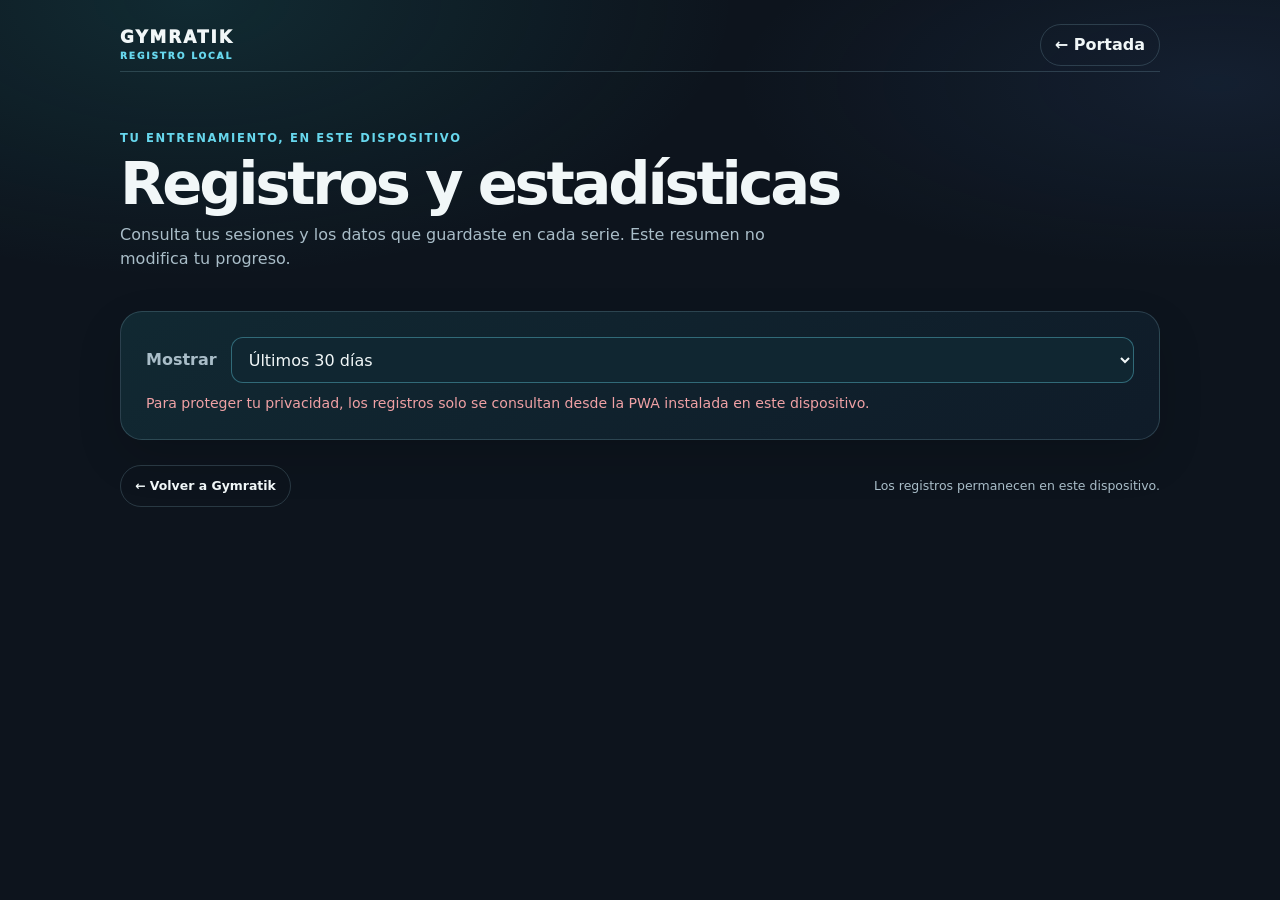
==== records.html @ 36aa7d52 "feat(pwa): add workout records and progress dashboard" ====
<!doctype html>
<html lang="es">
<head>
  <meta charset="utf-8">
  <meta name="viewport" content="width=device-width, initial-scale=1">
  <meta name="theme-color" content="#10161f">
  <meta name="application-name" content="Gymratik">
  <meta name="description" content="Consulta el historial local de sesiones, series, repeticiones y cargas registradas en Gymratik.">
  <link rel="manifest" href="./manifest.webmanifest">
  <link rel="icon" href="./assets/branding/gymratik-mascots-mark-v2.png" type="image/png">
  <link rel="stylesheet" href="./records.css">
  <script src="./install-gate.js"></script>
  <script src="./progress-store.js"></script>
  <title>Registros y estadísticas · Gymratik</title>
</head>
<body>
  <main class="records-shell">
    <header class="records-header">
      <a class="records-brand" href="./" aria-label="Gymratik, volver a portada">GYMRATIK <span>REGISTRO LOCAL</span></a>
      <a class="back-link" href="./">← Portada</a>
    </header>
    <section class="intro" aria-labelledby="pageTitle">
      <p class="eyebrow">Tu entrenamiento, en este dispositivo</p>
      <h1 id="pageTitle">Registros y estadísticas</h1>
      <p>Consulta tus sesiones y los datos que guardaste en cada serie. Este resumen no modifica tu progreso.</p>
    </section>
    <section class="records-panel" aria-label="Periodo del historial">
      <label for="periodFilter">Mostrar</label>
      <select id="periodFilter">
        <option value="7">Últimos 7 días</option>
        <option value="30" selected>Últimos 30 días</option>
        <option value="all">Todo el historial disponible (hasta 50 sesiones)</option>
      </select>
      <p id="dataStatus" class="status" role="status" aria-live="polite">Cargando tus registros guardados…</p>
    </section>
    <section id="recordsContent" hidden>
      <section class="stats-grid" aria-label="Resumen del periodo">
        <article class="stat-card"><span>Sesiones con actividad</span><strong id="statSessions">0</strong></article>
        <article class="stat-card"><span>Series completadas</span><strong id="statSets">0</strong></article>
        <article class="stat-card"><span>Repeticiones registradas</span><strong id="statReps">0</strong></article>
        <article class="stat-card"><span>Días con entrenamiento</span><strong id="statDays">0</strong></article>
      </section>
      <section class="records-panel" aria-labelledby="trendTitle">
        <div class="section-heading"><div><p class="eyebrow">Frecuencia</p><h2 id="trendTitle">Series por semana</h2></div><p>Últimas seis semanas</p></div>
        <div id="weeklyChart" class="weekly-chart" role="img" aria-label="Gráfica de series completadas por semana"></div>
      </section>
      <section class="records-panel" aria-labelledby="exerciseTitle">
        <div class="section-heading"><div><p class="eyebrow">Progresión observada</p><h2 id="exerciseTitle">Cargas guardadas por ejercicio</h2></div></div>
        <p class="section-note">Se muestra el mayor valor registrado para cada ejercicio, conservando la unidad anotada. Las máquinas y los ejercicios distintos no son comparables entre sí.</p>
        <div id="exerciseLoads" class="exercise-list"></div>
      </section>
      <section class="records-panel" aria-labelledby="routineTitle">
        <div class="section-heading"><div><p class="eyebrow">Distribución</p><h2 id="routineTitle">Actividad por rutina</h2></div></div>
        <div id="routineBreakdown" class="routine-list"></div>
      </section>
      <section class="records-panel" aria-labelledby="historyTitle">
        <div class="section-heading"><div><p class="eyebrow">Detalle</p><h2 id="historyTitle">Historial de sesiones</h2></div><span id="historyCount" class="count-pill">0</span></div>
        <div id="sessionHistory" class="session-list"></div>
      </section>
    </section>
    <footer class="records-footer"><a class="back-link" href="./">← Volver a Gymratik</a><span>Los registros permanecen en este dispositivo.</span></footer>
  </main>
  <script src="./records.js" defer></script>
</body>
</html>
---- records.css ----
:root { color-scheme:dark; --bg:#0d141d; --panel:#12232d; --panel2:#172c38; --text:#f1f7f8; --muted:#a9bdc8; --line:rgba(157,204,218,.2); --cyan:#67d7ed; --mint:#62e2c5; --gold:#f2c36b; --red:#f0a1a5; --focus:#b9e8ff; }
* { box-sizing:border-box; }
html { min-width:320px; background:var(--bg); }
body { min-width:320px; margin:0; color:var(--text); background:radial-gradient(ellipse at 15% 0%,rgba(41,179,178,.14),transparent 34rem),radial-gradient(ellipse at 95% 15%,rgba(67,111,185,.12),transparent 30rem),var(--bg); font:16px/1.5 system-ui,-apple-system,"Segoe UI",sans-serif; }
a { color:inherit; }
button,select { font:inherit; }
:focus-visible { outline:3px solid var(--focus); outline-offset:4px; }
[hidden] { display:none!important; }
.records-shell { width:min(100% - 32px,1040px); margin:0 auto; padding:18px 0 48px; }
.records-header { display:flex; align-items:center; justify-content:space-between; gap:16px; min-height:54px; border-bottom:1px solid var(--line); }
.records-brand { color:var(--text); font-size:1.05rem; font-weight:950; letter-spacing:.12em; text-decoration:none; }
.records-brand span { display:block; color:var(--cyan); font-size:.57rem; letter-spacing:.2em; }
.back-link { display:inline-flex; align-items:center; justify-content:center; min-height:42px; padding:8px 14px; border:1px solid var(--line); border-radius:999px; color:var(--text); font-weight:750; text-decoration:none; }
.back-link:hover { border-color:var(--cyan); background:rgba(103,215,237,.08); }
.intro { padding:clamp(28px,6vw,58px) 0 24px; }
.eyebrow { margin:0 0 7px; color:var(--cyan); font-size:.72rem; font-weight:900; letter-spacing:.14em; text-transform:uppercase; }
h1,h2,p { margin-top:0; }
h1 { max-width:20ch; margin-bottom:8px; font-size:clamp(2rem,6vw,3.7rem); line-height:1.03; letter-spacing:-.055em; }
.intro>p:last-child,.section-note { max-width:68ch; margin-bottom:0; color:var(--muted); }
.records-panel { margin-top:16px; padding:clamp(16px,3vw,25px); border:1px solid var(--line); border-radius:22px; background:linear-gradient(145deg,rgba(18,42,52,.94),rgba(16,28,42,.94)); box-shadow:0 18px 46px rgba(0,0,0,.14); }
.records-panel[aria-label="Periodo del historial"] { display:grid; grid-template-columns:auto minmax(0,1fr); align-items:center; gap:10px 14px; }
.records-panel label { color:var(--muted); font-weight:800; }
select { width:100%; min-height:46px; padding:9px 38px 9px 13px; border:1px solid rgba(103,215,237,.38); border-radius:12px; color:var(--text); background:#102631; }
.status { grid-column:1/-1; margin:0; color:var(--muted); font-size:.88rem; }
.status[data-state="error"] { color:var(--red); }
.stats-grid { display:grid; grid-template-columns:repeat(4,minmax(0,1fr)); gap:11px; margin-top:16px; }
.stat-card { min-width:0; padding:16px; border:1px solid rgba(103,215,237,.22); border-radius:16px; background:linear-gradient(145deg,rgba(27,52,65,.9),rgba(19,34,48,.92)); }
.stat-card span { display:block; min-height:2.5em; color:var(--muted); font-size:.78rem; font-weight:700; }
.stat-card strong { display:block; margin-top:6px; color:var(--mint); font-size:clamp(1.6rem,4vw,2.35rem); line-height:1; letter-spacing:-.05em; }
.section-heading { display:flex; align-items:end; justify-content:space-between; gap:15px; margin-bottom:12px; }
.section-heading .eyebrow { margin-bottom:3px; }
h2 { margin-bottom:0; font-size:clamp(1.25rem,3vw,1.75rem); letter-spacing:-.035em; }
.section-heading>p { margin:0; color:var(--muted); font-size:.82rem; text-align:right; }
.weekly-chart { display:grid; grid-template-columns:repeat(6,minmax(0,1fr)); align-items:end; gap:clamp(8px,2vw,18px); min-height:180px; padding:18px 8px 0; border-bottom:1px solid var(--line); }
.week-column { display:flex; min-width:0; height:160px; flex-direction:column; align-items:center; justify-content:end; gap:7px; }
.week-value { color:var(--text); font-size:.72rem; font-weight:850; }
.week-track { display:flex; width:min(100%,46px); height:116px; align-items:end; overflow:hidden; border:1px solid rgba(103,215,237,.14); border-radius:9px 9px 4px 4px; background:rgba(4,16,24,.55); }
.week-bar { width:100%; min-height:3px; border-radius:8px 8px 3px 3px; background:linear-gradient(0deg,#2ab8ae,var(--cyan)); transition:height .35s ease; }
.week-label { color:var(--muted); font-size:.69rem; white-space:nowrap; }
.exercise-list,.routine-list,.session-list { display:grid; gap:9px; margin-top:14px; }
.exercise-item,.routine-item { display:flex; align-items:center; justify-content:space-between; gap:12px; padding:13px 15px; border:1px solid var(--line); border-radius:13px; background:rgba(6,22,31,.5); }
.exercise-item strong,.routine-item strong { flex:0 0 auto; color:var(--gold); font-size:1.05rem; }
.exercise-item span,.routine-item span { min-width:0; overflow-wrap:anywhere; }
.exercise-item small { display:block; color:var(--muted); font-size:.76rem; }
.empty-note { margin:0; padding:16px; border:1px dashed var(--line); border-radius:13px; color:var(--muted); }
.session-list details { overflow:hidden; border:1px solid var(--line); border-radius:15px; background:rgba(6,22,31,.52); }
.session-list summary { display:grid; grid-template-columns:minmax(0,1fr) auto; align-items:center; gap:4px 12px; padding:14px 16px; cursor:pointer; list-style:none; }
.session-list summary::-webkit-details-marker { display:none; }
.session-title { min-width:0; overflow-wrap:anywhere; font-weight:850; }
.session-meta { grid-column:1; color:var(--muted); font-size:.78rem; }
.session-badge { grid-column:2; grid-row:1/3; color:var(--mint); font-size:.78rem; font-weight:850; text-align:right; }
.session-performance { display:grid; gap:6px; padding:0 16px 15px; }
.performance-row { display:grid; grid-template-columns:minmax(0,1fr) auto; gap:10px; padding-top:8px; border-top:1px solid rgba(157,204,218,.12); font-size:.82rem; }
.performance-row span:first-child { overflow-wrap:anywhere; }
.performance-row span:last-child { color:var(--muted); text-align:right; }
.count-pill { padding:4px 10px; border:1px solid var(--line); border-radius:999px; color:var(--cyan); font-size:.8rem; font-weight:850; }
.records-footer { display:flex; align-items:center; justify-content:space-between; gap:14px; padding-top:25px; color:var(--muted); font-size:.78rem; }
@media(max-width:700px) { .stats-grid { grid-template-columns:repeat(2,minmax(0,1fr)); } .weekly-chart { gap:6px; } .week-label { font-size:.62rem; } }
@media(max-width:460px) { .records-shell { width:min(100% - 22px,1040px); padding-top:10px; } .records-header { min-height:48px; } .records-brand { font-size:.9rem; } .back-link { min-height:38px; padding:7px 11px; font-size:.83rem; } .records-panel { border-radius:17px; } .records-panel[aria-label="Periodo del historial"] { grid-template-columns:1fr; gap:7px; } .status { grid-column:auto; } .weekly-chart { grid-template-columns:repeat(6,minmax(34px,1fr)); overflow-x:auto; padding-inline:0; } .week-track { width:30px; } .section-heading { align-items:start; } .records-footer { align-items:flex-start; flex-direction:column; } .exercise-item,.routine-item { padding:12px; } }
@media(prefers-reduced-motion:reduce) { *,*::before,*::after { scroll-behavior:auto!important; transition:none!important; animation:none!important; } }
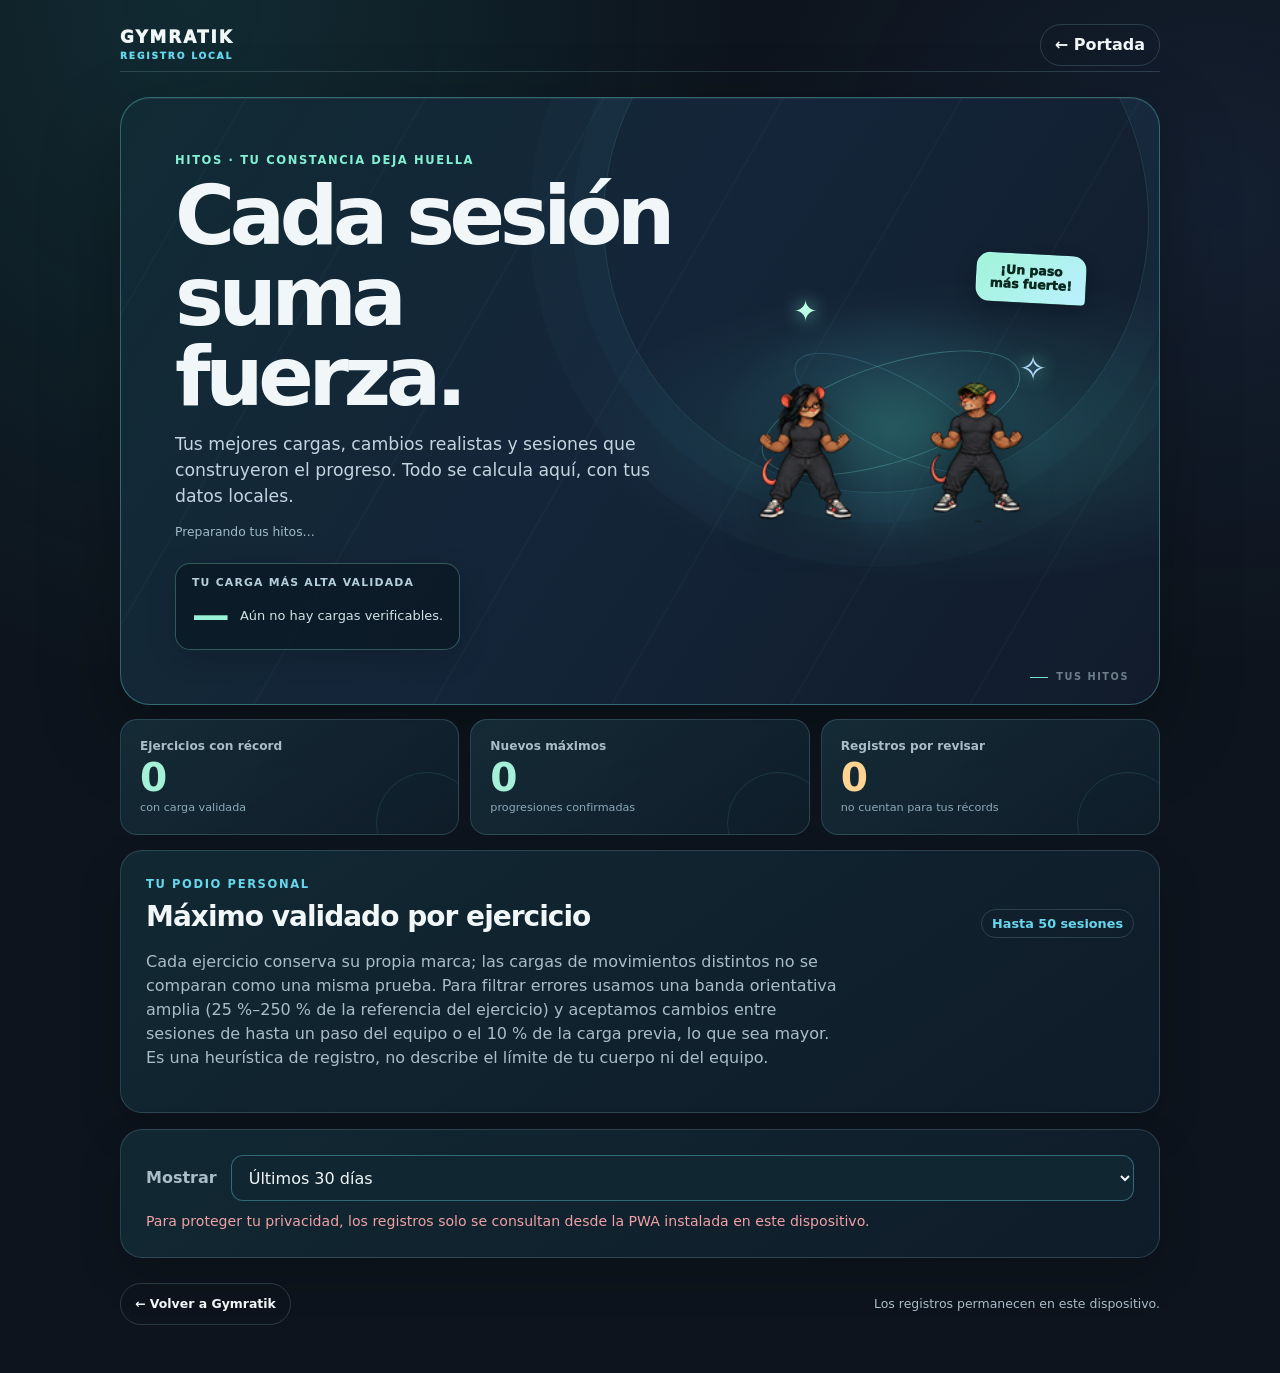
==== commit d7e2dc2e: "feat: add validated training milestones" ====
--- a/records.html
+++ b/records.html
@@ -5,13 +5,13 @@
   <meta name="viewport" content="width=device-width, initial-scale=1">
   <meta name="theme-color" content="#10161f">
   <meta name="application-name" content="Gymratik">
-  <meta name="description" content="Consulta el historial local de sesiones, series, repeticiones y cargas registradas en Gymratik.">
+  <meta name="description" content="Celebra tus hitos de entrenamiento y consulta progresiones de carga validadas con tus registros locales de Gymratik.">
   <link rel="manifest" href="./manifest.webmanifest">
   <link rel="icon" href="./assets/branding/gymratik-mascots-mark-v2.png" type="image/png">
   <link rel="stylesheet" href="./records.css">
   <script src="./install-gate.js"></script>
   <script src="./progress-store.js"></script>
-  <title>Registros y estadísticas · Gymratik</title>
+  <title>Hitos y registros · Gymratik</title>
 </head>
 <body>
   <main class="records-shell">
@@ -19,10 +19,41 @@
       <a class="records-brand" href="./" aria-label="Gymratik, volver a portada">GYMRATIK <span>REGISTRO LOCAL</span></a>
       <a class="back-link" href="./">← Portada</a>
     </header>
-    <section class="intro" aria-labelledby="pageTitle">
-      <p class="eyebrow">Tu entrenamiento, en este dispositivo</p>
-      <h1 id="pageTitle">Registros y estadísticas</h1>
-      <p>Consulta tus sesiones y los datos que guardaste en cada serie. Este resumen no modifica tu progreso.</p>
+    <section class="milestone-hero" aria-labelledby="pageTitle">
+      <div class="hero-copy">
+        <p class="eyebrow">Hitos · tu constancia deja huella</p>
+        <h1 id="pageTitle">Cada sesión suma fuerza.</h1>
+        <p class="hero-description">Tus mejores cargas, cambios realistas y sesiones que construyeron el progreso. Todo se calcula aquí, con tus datos locales.</p>
+        <p class="hero-status" id="milestoneStatus" role="status" aria-live="polite">Preparando tus hitos…</p>
+        <div class="hero-record" aria-live="polite">
+          <span class="hero-record-label">Tu carga más alta validada</span>
+          <strong id="heroLoad">—</strong>
+          <span id="heroLoadContext">Aún no hay cargas verificables.</span>
+        </div>
+      </div>
+      <div class="hero-art" aria-hidden="true">
+        <span class="hero-orbit hero-orbit--one"></span><span class="hero-orbit hero-orbit--two"></span>
+        <span class="hero-spark hero-spark--one">✦</span><span class="hero-spark hero-spark--two">✧</span>
+        <img class="hero-mascot hero-mascot--female" src="./data/profile/mascot-motion/states-v1/female-strength.png" alt="" width="128" height="128" fetchpriority="high">
+        <img class="hero-mascot hero-mascot--male" src="./data/profile/mascot-motion/states-v1/male-strength.png" alt="" width="128" height="128" fetchpriority="high">
+        <span class="hero-speech">¡Un paso<br>más fuerte!</span>
+      </div>
+      <div class="hero-scroll-cue" aria-hidden="true"><span></span> TUS HITOS</div>
+    </section>
+    <section class="milestone-summary" aria-label="Resumen de hitos">
+      <article class="milestone-stat"><span>Ejercicios con récord</span><strong id="milestoneExercises">0</strong><small>con carga validada</small></article>
+      <article class="milestone-stat"><span>Nuevos máximos</span><strong id="milestonePrs">0</strong><small>progresiones confirmadas</small></article>
+      <article class="milestone-stat"><span>Registros por revisar</span><strong id="milestoneCorrections">0</strong><small>no cuentan para tus récords</small></article>
+    </section>
+    <section class="records-panel milestone-panel" aria-labelledby="milestoneTitle">
+      <div class="section-heading"><div><p class="eyebrow">Tu podio personal</p><h2 id="milestoneTitle">Máximo validado por ejercicio</h2></div><span class="count-pill">Hasta 50 sesiones</span></div>
+      <p class="section-note">Cada ejercicio conserva su propia marca; las cargas de movimientos distintos no se comparan como una misma prueba. Para filtrar errores usamos una banda orientativa amplia (25&nbsp;%–250&nbsp;% de la referencia del ejercicio) y aceptamos cambios entre sesiones de hasta un paso del equipo o el 10&nbsp;% de la carga previa, lo que sea mayor. Es una heurística de registro, no describe el límite de tu cuerpo ni del equipo.</p>
+      <div id="milestoneList" class="milestone-list"></div>
+      <details class="review-details" id="reviewDetails" hidden>
+        <summary><span>Ver capturas apartadas para revisión</span><span class="count-pill" id="reviewCount">0</span></summary>
+        <p>Se excluyeron de los hitos porque la carga salió de la banda orientativa del ejercicio o cambió demasiado frente a la última sesión válida. Los datos originales permanecen intactos.</p>
+        <div id="reviewList" class="review-list"></div>
+      </details>
     </section>
     <section class="records-panel" aria-label="Periodo del historial">
       <label for="periodFilter">Mostrar</label>
--- a/records.css
+++ b/records.css
@@ -53,8 +53,83 @@
 .performance-row { display:grid; grid-template-columns:minmax(0,1fr) auto; gap:10px; padding-top:8px; border-top:1px solid rgba(157,204,218,.12); font-size:.82rem; }
 .performance-row span:first-child { overflow-wrap:anywhere; }
 .performance-row span:last-child { color:var(--muted); text-align:right; }
+.performance-row.review-row { border-top-color:rgba(242,195,107,.24); }
+.record-review-flag { display:block; margin-top:4px; color:#f2c36b; font-size:.69rem; font-weight:800; }
 .count-pill { padding:4px 10px; border:1px solid var(--line); border-radius:999px; color:var(--cyan); font-size:.8rem; font-weight:850; }
 .records-footer { display:flex; align-items:center; justify-content:space-between; gap:14px; padding-top:25px; color:var(--muted); font-size:.78rem; }
 @media(max-width:700px) { .stats-grid { grid-template-columns:repeat(2,minmax(0,1fr)); } .weekly-chart { gap:6px; } .week-label { font-size:.62rem; } }
 @media(max-width:460px) { .records-shell { width:min(100% - 22px,1040px); padding-top:10px; } .records-header { min-height:48px; } .records-brand { font-size:.9rem; } .back-link { min-height:38px; padding:7px 11px; font-size:.83rem; } .records-panel { border-radius:17px; } .records-panel[aria-label="Periodo del historial"] { grid-template-columns:1fr; gap:7px; } .status { grid-column:auto; } .weekly-chart { grid-template-columns:repeat(6,minmax(34px,1fr)); overflow-x:auto; padding-inline:0; } .week-track { width:30px; } .section-heading { align-items:start; } .records-footer { align-items:flex-start; flex-direction:column; } .exercise-item,.routine-item { padding:12px; } }
 @media(prefers-reduced-motion:reduce) { *,*::before,*::after { scroll-behavior:auto!important; transition:none!important; animation:none!important; } }
+
+html[data-page-hidden="true"] .milestone-hero *, html[data-page-hidden="true"] .milestone-summary *, html[data-page-hidden="true"] .milestone-panel * { animation-play-state:paused!important; }
+.milestone-hero { position:relative; display:grid; grid-template-columns:minmax(0,1.08fr) minmax(280px,.92fr); align-items:center; min-height:430px; margin:25px 0 14px; padding:clamp(25px,5vw,54px); overflow:hidden; isolation:isolate; border:1px solid rgba(104,225,215,.36); border-radius:30px; background:radial-gradient(ellipse at 82% 55%,rgba(70,205,194,.18),transparent 24rem),linear-gradient(125deg,#112b34 0%,#142539 48%,#111b2b 100%); box-shadow:0 30px 80px rgba(0,0,0,.26),inset 0 1px 0 rgba(255,255,255,.07); animation:hero-enter .62s both cubic-bezier(.18,.75,.23,1); }
+.milestone-hero::before,.milestone-hero::after { position:absolute; z-index:-1; content:""; pointer-events:none; }
+.milestone-hero::before { inset:-50%; opacity:.42; background:repeating-linear-gradient(120deg,transparent 0 88px,rgba(137,231,233,.08) 89px,transparent 91px 155px); animation:hero-sweep 24s linear infinite; }
+.milestone-hero::after { width:34rem; height:34rem; right:1%; top:-25%; border:1px solid rgba(107,227,205,.15); border-radius:50%; box-shadow:0 0 0 30px rgba(103,215,237,.025),0 0 0 74px rgba(103,215,237,.018); }
+.hero-copy { position:relative; z-index:2; max-width:620px; }
+.milestone-hero .eyebrow { color:#84f0d3; }
+.milestone-hero h1 { max-width:12ch; margin-bottom:15px; font-size:clamp(2.5rem,6.4vw,5.25rem); line-height:.98; letter-spacing:-.065em; text-wrap:balance; }
+.hero-description { max-width:50ch; margin:0; color:#c3d4df; font-size:clamp(.96rem,1.5vw,1.08rem); }
+.hero-status { margin:13px 0 0; color:#a0bbc9; font-size:.77rem; }
+.hero-record { display:grid; grid-template-columns:auto 1fr; align-items:center; gap:2px 12px; width:max-content; max-width:100%; margin-top:22px; padding:11px 16px 12px; border:1px solid rgba(134,235,208,.3); border-radius:15px; background:rgba(7,20,29,.6); box-shadow:0 8px 30px rgba(0,0,0,.16); }
+.hero-record-label { grid-column:1/-1; color:#b4cfda; font-size:.68rem; font-weight:850; letter-spacing:.11em; text-transform:uppercase; }
+.hero-record strong { color:#9af2d8; font-size:clamp(1.65rem,4vw,2.35rem); line-height:1.15; letter-spacing:-.045em; font-variant-numeric:tabular-nums; }
+.hero-record span:last-child { align-self:center; color:#d3e2e6; font-size:.81rem; }
+.hero-art { position:relative; justify-self:center; width:min(100%,390px); height:300px; }
+.hero-art::before { position:absolute; content:""; inset:17% 5% 0; border-radius:50%; background:radial-gradient(ellipse,rgba(89,224,196,.19),rgba(103,215,237,.07) 40%,transparent 70%); animation:halo-breathe 6s ease-in-out infinite; }
+.hero-mascot { position:absolute; z-index:1; bottom:13px; width:min(48%,170px); height:auto; object-fit:contain; filter:drop-shadow(0 16px 20px rgba(0,0,0,.36)); transform-origin:50% 90%; animation:mascot-bob 3.2s ease-in-out infinite; will-change:transform; }
+.hero-mascot--female { left:6%; animation-delay:-1.2s; }
+.hero-mascot--male { right:7%; animation-delay:-2.1s; }
+.hero-art[data-sex="female"] .hero-mascot--male,.hero-art[data-sex="male"] .hero-mascot--female { display:none; }
+.hero-art[data-sex="female"] .hero-mascot--female,.hero-art[data-sex="male"] .hero-mascot--male { left:27%; right:auto; width:min(54%,190px); }
+.hero-orbit { position:absolute; z-index:0; left:50%; top:54%; width:270px; height:98px; border:1px solid rgba(113,230,209,.3); border-radius:50%; transform:translate(-50%,-50%) rotate(-18deg); animation:orbit-drift 12s ease-in-out infinite alternate; }
+.hero-orbit--two { width:215px; height:74px; border-color:rgba(105,197,231,.2); transform:translate(-50%,-50%) rotate(28deg); animation-delay:-4s; }
+.hero-spark { position:absolute; z-index:2; color:#bcffe5; text-shadow:0 0 18px rgba(143,255,223,.85); animation:spark-pop 2.4s ease-in-out infinite; }
+.hero-spark--one { top:13%; left:25%; font-size:1.8rem; }
+.hero-spark--two { top:31%; right:10%; color:#b5ddff; font-size:2.1rem; animation-delay:-1.2s; }
+.hero-speech { position:absolute; z-index:3; top:1%; right:0; padding:9px 13px; border:1px solid rgba(176,255,230,.4); border-radius:14px 14px 4px 14px; color:#08281f; background:linear-gradient(135deg,#a1f4d8,#baf0ff); box-shadow:0 8px 20px rgba(0,0,0,.24); font-size:.78rem; font-weight:950; line-height:1.15; text-align:center; transform:rotate(3deg); animation:speech-float 3.8s ease-in-out infinite; }
+.hero-scroll-cue { position:absolute; right:30px; bottom:19px; display:flex; align-items:center; gap:8px; color:rgba(212,235,239,.48); font-size:.61rem; font-weight:900; letter-spacing:.16em; }
+.hero-scroll-cue span { display:block; width:18px; height:1px; background:#75dfca; transform-origin:left; animation:cue-pulse 1.8s ease-in-out infinite; }
+.milestone-summary { display:grid; grid-template-columns:repeat(3,minmax(0,1fr)); gap:11px; margin:0 0 15px; }
+.milestone-stat { position:relative; display:flex; min-width:0; flex-direction:column; gap:2px; overflow:hidden; padding:17px 19px; border:1px solid rgba(130,208,221,.2); border-radius:17px; background:linear-gradient(145deg,rgba(22,47,58,.86),rgba(16,29,42,.94)); animation:stat-enter .5s both; }
+.milestone-stat:nth-child(2) { animation-delay:.08s; }
+.milestone-stat:nth-child(3) { animation-delay:.16s; }
+.milestone-stat::after { position:absolute; right:-20px; bottom:-40px; width:100px; height:100px; border:1px solid rgba(111,226,207,.12); border-radius:50%; content:""; }
+.milestone-stat span { color:var(--muted); font-size:.76rem; font-weight:750; }
+.milestone-stat strong { color:#a4f1d8; font-size:clamp(1.8rem,4vw,2.45rem); line-height:1.05; font-variant-numeric:tabular-nums; }
+.milestone-stat:nth-child(3) strong { color:#ffd493; }
+.milestone-stat small { color:#8ea9b8; font-size:.7rem; }
+.milestone-panel { margin-top:0; }
+.milestone-list { display:grid; grid-template-columns:repeat(2,minmax(0,1fr)); gap:10px; margin-top:17px; }
+.milestone-card { position:relative; display:grid; grid-template-columns:46px minmax(0,1fr) auto; align-items:center; gap:11px; min-width:0; padding:14px; overflow:hidden; border:1px solid rgba(128,207,216,.18); border-radius:15px; background:linear-gradient(135deg,rgba(8,24,33,.8),rgba(18,34,47,.78)); animation:stat-enter .42s both; }
+.milestone-card::before { position:absolute; inset:0 auto 0 0; width:3px; background:linear-gradient(#9bf0d4,#64cfe6); opacity:.7; content:""; }
+.milestone-rank { display:grid; width:40px; height:40px; place-items:center; border:1px solid rgba(133,234,210,.24); border-radius:13px; color:#a8f2dc; background:rgba(86,201,182,.08); font-size:.82rem; font-weight:950; }
+.milestone-copy { min-width:0; }
+.milestone-name { display:block; overflow-wrap:anywhere; font-size:.91rem; font-weight:900; }
+.milestone-meta { display:block; margin-top:2px; color:#94aebd; font-size:.72rem; }
+.milestone-load { color:#f4d38c; font-size:1.04rem; font-weight:950; text-align:right; white-space:nowrap; font-variant-numeric:tabular-nums; }
+.milestone-load small { display:block; margin-top:2px; color:#8ea8b6; font-size:.63rem; font-weight:700; }
+.milestone-gain { grid-column:2/-1; display:flex; align-items:center; gap:7px; padding-top:8px; border-top:1px solid rgba(157,204,218,.1); color:#a2eed4; font-size:.72rem; font-weight:800; }
+.milestone-gain span:last-child { color:#91aab7; font-weight:600; }
+.milestone-gain.is-flat { color:#b8c6ce; }
+.milestone-panel .empty-note { grid-column:1/-1; }
+.review-details { margin-top:15px; padding:12px 14px; border:1px solid rgba(242,195,107,.2); border-radius:14px; background:rgba(46,35,20,.22); }
+.review-details summary { display:flex; align-items:center; justify-content:space-between; gap:12px; min-height:38px; cursor:pointer; color:#f2d5a0; font-size:.82rem; font-weight:850; list-style:none; }
+.review-details summary::-webkit-details-marker { display:none; }
+.review-details>p { margin:8px 0 0; color:#b6ab94; font-size:.73rem; }
+.review-list { display:grid; gap:6px; margin-top:10px; }
+.review-item { display:flex; justify-content:space-between; gap:12px; padding-top:7px; border-top:1px solid rgba(242,195,107,.12); color:#c4bba9; font-size:.75rem; }
+.review-item strong { color:#f2d5a0; font-weight:800; text-align:right; }
+@keyframes hero-enter { from { opacity:0; transform:translateY(12px); } to { opacity:1; transform:translateY(0); } }
+@keyframes hero-sweep { from { transform:translateX(-8%) rotate(-4deg); } to { transform:translateX(8%) rotate(-4deg); } }
+@keyframes halo-breathe { 0%,100% { opacity:.48; transform:scale(.92); } 50% { opacity:.9; transform:scale(1.04); } }
+@keyframes mascot-bob { 0%,100% { transform:translateY(0) rotate(-1deg); } 50% { transform:translateY(-8px) rotate(1.3deg); } }
+@keyframes orbit-drift { from { opacity:.55; transform:translate(-50%,-50%) rotate(-18deg) scale(.97); } to { opacity:1; transform:translate(-50%,-50%) rotate(-10deg) scale(1.04); } }
+@keyframes spark-pop { 0%,100% { opacity:.5; transform:translateY(3px) scale(.84) rotate(-9deg); } 50% { opacity:1; transform:translateY(-6px) scale(1.08) rotate(8deg); } }
+@keyframes speech-float { 0%,100% { transform:translateY(0) rotate(3deg); } 50% { transform:translateY(-5px) rotate(0); } }
+@keyframes cue-pulse { 0%,100% { transform:scaleX(.55); opacity:.5; } 50% { transform:scaleX(1); opacity:1; } }
+@keyframes stat-enter { from { opacity:0; transform:translateY(8px); } to { opacity:1; transform:translateY(0); } }
+@media(max-width:760px) { .milestone-hero { grid-template-columns:minmax(0,1fr) minmax(210px,.72fr); min-height:370px; padding:28px; } .hero-art { height:255px; } .hero-orbit { width:220px; height:80px; } .milestone-list { grid-template-columns:1fr; } }
+@media(max-width:560px) { .milestone-hero { grid-template-columns:1fr; min-height:0; margin-top:15px; padding:24px 21px 17px; border-radius:23px; } .milestone-hero h1 { max-width:10ch; font-size:clamp(2.65rem,13vw,4rem); } .hero-description { max-width:38ch; font-size:.91rem; } .hero-status { margin-top:10px; } .hero-record { position:relative; z-index:4; margin-top:15px; } .hero-art { position:absolute; right:-10px; bottom:-7px; width:48%; height:210px; opacity:.74; } .hero-mascot { bottom:0; width:54%; } .hero-mascot--female { left:-1%; } .hero-mascot--male { right:-1%; } .hero-art[data-sex="female"] .hero-mascot--female,.hero-art[data-sex="male"] .hero-mascot--male { left:20%; right:auto; width:60%; } .hero-art[data-sex="female"] .hero-mascot--male,.hero-art[data-sex="male"] .hero-mascot--female { display:none; } .hero-orbit { width:170px; height:62px; } .hero-speech { top:4%; right:0; padding:7px 10px; font-size:.66rem; } .hero-spark--one { top:17%; left:10%; font-size:1.3rem; } .hero-spark--two { right:5%; font-size:1.5rem; } .hero-scroll-cue { display:none; } .milestone-summary { gap:7px; } .milestone-stat { padding:12px 10px; border-radius:14px; } .milestone-stat span { min-height:2.3em; font-size:.66rem; line-height:1.2; } .milestone-stat strong { font-size:1.75rem; } .milestone-stat small { min-height:2em; font-size:.61rem; line-height:1.2; } .milestone-card { grid-template-columns:39px minmax(0,1fr) auto; gap:8px; padding:12px; } .milestone-rank { width:35px; height:35px; border-radius:11px; } .milestone-name { font-size:.82rem; } .milestone-meta { font-size:.67rem; } .milestone-load { font-size:.91rem; } .milestone-gain { font-size:.67rem; } .review-details { padding:10px; } }
+@media(max-width:360px) { .milestone-hero { padding-inline:16px; } .milestone-summary { grid-template-columns:1fr; } .milestone-stat { display:grid; grid-template-columns:1fr auto; align-items:center; } .milestone-stat strong { grid-column:2; grid-row:1/3; } .milestone-stat small { grid-column:1; } .hero-record { grid-template-columns:1fr; gap:0; } .hero-record-label { grid-column:auto; } .hero-art { width:45%; opacity:.58; } }
+@media(prefers-reduced-motion:reduce) { .milestone-hero,.milestone-hero *, .milestone-summary *, .milestone-list *, .milestone-stat { animation:none!important; transition:none!important; transform:none!important; } .hero-mascot { will-change:auto; } }
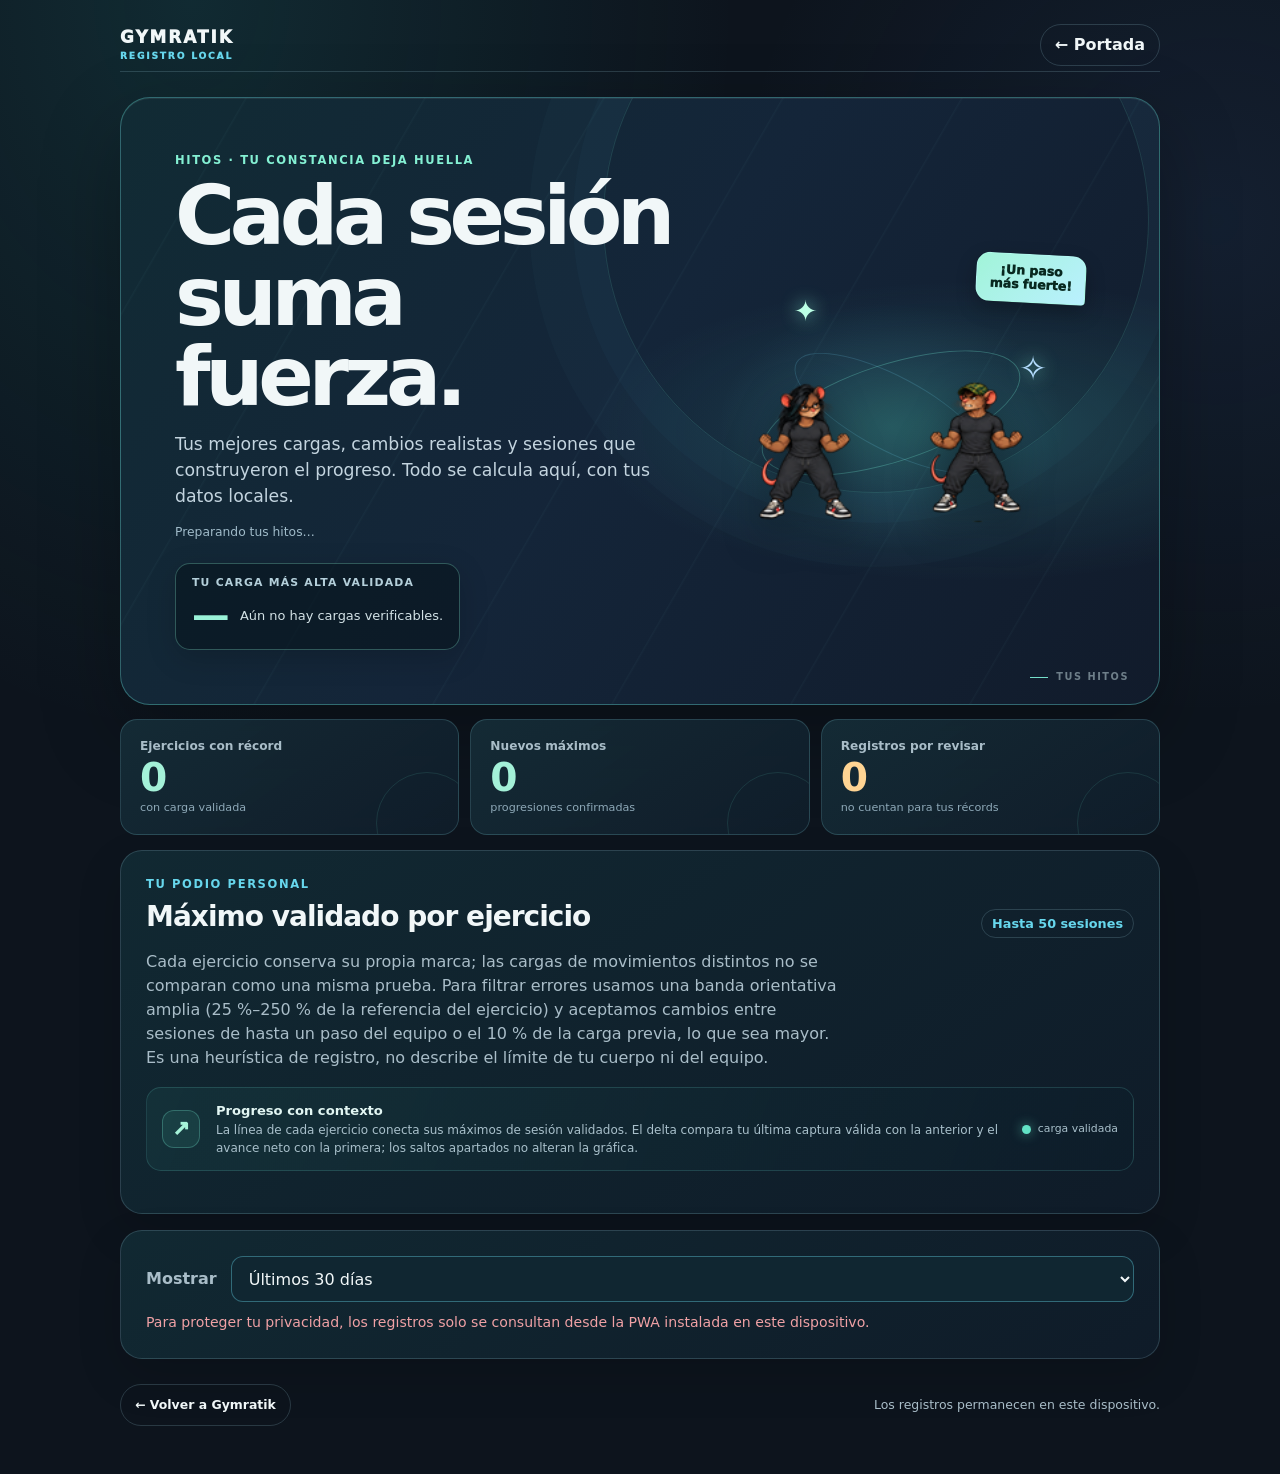
==== commit c593793f: "feat: add milestone progression charts" ====
--- a/records.html
+++ b/records.html
@@ -48,6 +48,11 @@
     <section class="records-panel milestone-panel" aria-labelledby="milestoneTitle">
       <div class="section-heading"><div><p class="eyebrow">Tu podio personal</p><h2 id="milestoneTitle">Máximo validado por ejercicio</h2></div><span class="count-pill">Hasta 50 sesiones</span></div>
       <p class="section-note">Cada ejercicio conserva su propia marca; las cargas de movimientos distintos no se comparan como una misma prueba. Para filtrar errores usamos una banda orientativa amplia (25&nbsp;%–250&nbsp;% de la referencia del ejercicio) y aceptamos cambios entre sesiones de hasta un paso del equipo o el 10&nbsp;% de la carga previa, lo que sea mayor. Es una heurística de registro, no describe el límite de tu cuerpo ni del equipo.</p>
+      <div class="milestone-insight" aria-label="Cómo leer tu progreso">
+        <span class="insight-icon" aria-hidden="true">↗</span>
+        <p><strong>Progreso con contexto</strong><br>La línea de cada ejercicio conecta sus máximos de sesión validados. El delta compara tu última captura válida con la anterior y el avance neto con la primera; los saltos apartados no alteran la gráfica.</p>
+        <span class="insight-legend"><i></i> carga validada</span>
+      </div>
       <div id="milestoneList" class="milestone-list"></div>
       <details class="review-details" id="reviewDetails" hidden>
         <summary><span>Ver capturas apartadas para revisión</span><span class="count-pill" id="reviewCount">0</span></summary>
--- a/records.css
+++ b/records.css
@@ -100,6 +100,12 @@
 .milestone-stat:nth-child(3) strong { color:#ffd493; }
 .milestone-stat small { color:#8ea9b8; font-size:.7rem; }
 .milestone-panel { margin-top:0; }
+.milestone-insight { display:grid; grid-template-columns:42px minmax(0,1fr) auto; align-items:center; gap:12px; margin-top:17px; padding:13px 15px; border:1px solid rgba(106,217,205,.18); border-radius:15px; background:linear-gradient(110deg,rgba(36,100,97,.18),rgba(12,30,43,.45)); }
+.insight-icon { display:grid; width:38px; height:38px; place-items:center; border:1px solid rgba(118,234,207,.28); border-radius:12px; color:#a6f3d8; background:rgba(82,205,176,.1); font-size:1.3rem; font-weight:950; }
+.milestone-insight p { margin:0; color:#a9c0cb; font-size:.75rem; line-height:1.5; }
+.milestone-insight p strong { color:#e2f6f3; font-size:.82rem; }
+.insight-legend { display:flex; align-items:center; gap:7px; color:#a9c0cb; font-size:.68rem; white-space:nowrap; }
+.insight-legend i { display:block; width:9px; height:9px; border-radius:50%; background:var(--mint); box-shadow:0 0 12px rgba(98,226,197,.65); }
 .milestone-list { display:grid; grid-template-columns:repeat(2,minmax(0,1fr)); gap:10px; margin-top:17px; }
 .milestone-card { position:relative; display:grid; grid-template-columns:46px minmax(0,1fr) auto; align-items:center; gap:11px; min-width:0; padding:14px; overflow:hidden; border:1px solid rgba(128,207,216,.18); border-radius:15px; background:linear-gradient(135deg,rgba(8,24,33,.8),rgba(18,34,47,.78)); animation:stat-enter .42s both; }
 .milestone-card::before { position:absolute; inset:0 auto 0 0; width:3px; background:linear-gradient(#9bf0d4,#64cfe6); opacity:.7; content:""; }
@@ -112,6 +118,16 @@
 .milestone-gain { grid-column:2/-1; display:flex; align-items:center; gap:7px; padding-top:8px; border-top:1px solid rgba(157,204,218,.1); color:#a2eed4; font-size:.72rem; font-weight:800; }
 .milestone-gain span:last-child { color:#91aab7; font-weight:600; }
 .milestone-gain.is-flat { color:#b8c6ce; }
+.milestone-trend { grid-column:2/-1; display:grid; grid-template-columns:minmax(90px,180px) minmax(0,1fr); align-items:center; gap:12px; padding-top:8px; border-top:1px solid rgba(157,204,218,.1); }
+.milestone-sparkline { display:block; width:100%; height:48px; overflow:visible; }
+.spark-guide { stroke:rgba(157,204,218,.2); stroke-width:1; }
+.spark-line { fill:none; stroke:#75e2ca; stroke-width:2.5; stroke-linecap:round; stroke-linejoin:round; filter:drop-shadow(0 0 3px rgba(98,226,197,.28)); animation:sparkline-in .45s ease-out both; }
+.spark-point { fill:#132c39; stroke:#7fe6cd; stroke-width:1.8; }
+.spark-point--latest { fill:#b1ffdf; stroke:#e6fff4; stroke-width:1.5; filter:drop-shadow(0 0 4px rgba(98,226,197,.65)); }
+.milestone-delta { color:#a5efd6; font-size:.7rem; font-weight:850; font-variant-numeric:tabular-nums; }
+.milestone-trend.is-down .spark-line,.milestone-trend.is-down .spark-point { stroke:#f0a1a5; }
+.milestone-trend.is-down .milestone-delta { color:#f0a1a5; }
+.milestone-trend.is-flat .milestone-delta { color:#a9bdc8; }
 .milestone-panel .empty-note { grid-column:1/-1; }
 .review-details { margin-top:15px; padding:12px 14px; border:1px solid rgba(242,195,107,.2); border-radius:14px; background:rgba(46,35,20,.22); }
 .review-details summary { display:flex; align-items:center; justify-content:space-between; gap:12px; min-height:38px; cursor:pointer; color:#f2d5a0; font-size:.82rem; font-weight:850; list-style:none; }
@@ -129,7 +145,8 @@
 @keyframes speech-float { 0%,100% { transform:translateY(0) rotate(3deg); } 50% { transform:translateY(-5px) rotate(0); } }
 @keyframes cue-pulse { 0%,100% { transform:scaleX(.55); opacity:.5; } 50% { transform:scaleX(1); opacity:1; } }
 @keyframes stat-enter { from { opacity:0; transform:translateY(8px); } to { opacity:1; transform:translateY(0); } }
+@keyframes sparkline-in { from { opacity:0; } to { opacity:1; } }
 @media(max-width:760px) { .milestone-hero { grid-template-columns:minmax(0,1fr) minmax(210px,.72fr); min-height:370px; padding:28px; } .hero-art { height:255px; } .hero-orbit { width:220px; height:80px; } .milestone-list { grid-template-columns:1fr; } }
-@media(max-width:560px) { .milestone-hero { grid-template-columns:1fr; min-height:0; margin-top:15px; padding:24px 21px 17px; border-radius:23px; } .milestone-hero h1 { max-width:10ch; font-size:clamp(2.65rem,13vw,4rem); } .hero-description { max-width:38ch; font-size:.91rem; } .hero-status { margin-top:10px; } .hero-record { position:relative; z-index:4; margin-top:15px; } .hero-art { position:absolute; right:-10px; bottom:-7px; width:48%; height:210px; opacity:.74; } .hero-mascot { bottom:0; width:54%; } .hero-mascot--female { left:-1%; } .hero-mascot--male { right:-1%; } .hero-art[data-sex="female"] .hero-mascot--female,.hero-art[data-sex="male"] .hero-mascot--male { left:20%; right:auto; width:60%; } .hero-art[data-sex="female"] .hero-mascot--male,.hero-art[data-sex="male"] .hero-mascot--female { display:none; } .hero-orbit { width:170px; height:62px; } .hero-speech { top:4%; right:0; padding:7px 10px; font-size:.66rem; } .hero-spark--one { top:17%; left:10%; font-size:1.3rem; } .hero-spark--two { right:5%; font-size:1.5rem; } .hero-scroll-cue { display:none; } .milestone-summary { gap:7px; } .milestone-stat { padding:12px 10px; border-radius:14px; } .milestone-stat span { min-height:2.3em; font-size:.66rem; line-height:1.2; } .milestone-stat strong { font-size:1.75rem; } .milestone-stat small { min-height:2em; font-size:.61rem; line-height:1.2; } .milestone-card { grid-template-columns:39px minmax(0,1fr) auto; gap:8px; padding:12px; } .milestone-rank { width:35px; height:35px; border-radius:11px; } .milestone-name { font-size:.82rem; } .milestone-meta { font-size:.67rem; } .milestone-load { font-size:.91rem; } .milestone-gain { font-size:.67rem; } .review-details { padding:10px; } }
+@media(max-width:560px) { .milestone-hero { grid-template-columns:1fr; min-height:0; margin-top:15px; padding:24px 21px 17px; border-radius:23px; } .milestone-hero h1 { max-width:10ch; font-size:clamp(2.65rem,13vw,4rem); } .hero-description { max-width:38ch; font-size:.91rem; } .hero-status { margin-top:10px; } .hero-record { position:relative; z-index:4; margin-top:15px; } .hero-art { position:absolute; right:-10px; bottom:-7px; width:48%; height:210px; opacity:.74; } .hero-mascot { bottom:0; width:54%; } .hero-mascot--female { left:-1%; } .hero-mascot--male { right:-1%; } .hero-art[data-sex="female"] .hero-mascot--female,.hero-art[data-sex="male"] .hero-mascot--male { left:20%; right:auto; width:60%; } .hero-art[data-sex="female"] .hero-mascot--male,.hero-art[data-sex="male"] .hero-mascot--female { display:none; } .hero-orbit { width:170px; height:62px; } .hero-speech { top:4%; right:0; padding:7px 10px; font-size:.66rem; } .hero-spark--one { top:17%; left:10%; font-size:1.3rem; } .hero-spark--two { right:5%; font-size:1.5rem; } .hero-scroll-cue { display:none; } .milestone-summary { gap:7px; } .milestone-stat { padding:12px 10px; border-radius:14px; } .milestone-stat span { min-height:2.3em; font-size:.66rem; line-height:1.2; } .milestone-stat strong { font-size:1.75rem; } .milestone-stat small { min-height:2em; font-size:.61rem; line-height:1.2; } .milestone-card { grid-template-columns:39px minmax(0,1fr) auto; gap:8px; padding:12px; } .milestone-rank { width:35px; height:35px; border-radius:11px; } .milestone-name { font-size:.82rem; } .milestone-meta { font-size:.67rem; } .milestone-load { font-size:.91rem; } .milestone-gain { font-size:.67rem; } .milestone-insight { grid-template-columns:36px minmax(0,1fr); gap:9px; padding:11px; } .insight-icon { width:34px; height:34px; } .insight-legend { grid-column:2; } .milestone-trend { grid-template-columns:minmax(0,1fr); gap:2px; } .milestone-sparkline { max-width:220px; } .review-details { padding:10px; } }
 @media(max-width:360px) { .milestone-hero { padding-inline:16px; } .milestone-summary { grid-template-columns:1fr; } .milestone-stat { display:grid; grid-template-columns:1fr auto; align-items:center; } .milestone-stat strong { grid-column:2; grid-row:1/3; } .milestone-stat small { grid-column:1; } .hero-record { grid-template-columns:1fr; gap:0; } .hero-record-label { grid-column:auto; } .hero-art { width:45%; opacity:.58; } }
 @media(prefers-reduced-motion:reduce) { .milestone-hero,.milestone-hero *, .milestone-summary *, .milestone-list *, .milestone-stat { animation:none!important; transition:none!important; transform:none!important; } .hero-mascot { will-change:auto; } }
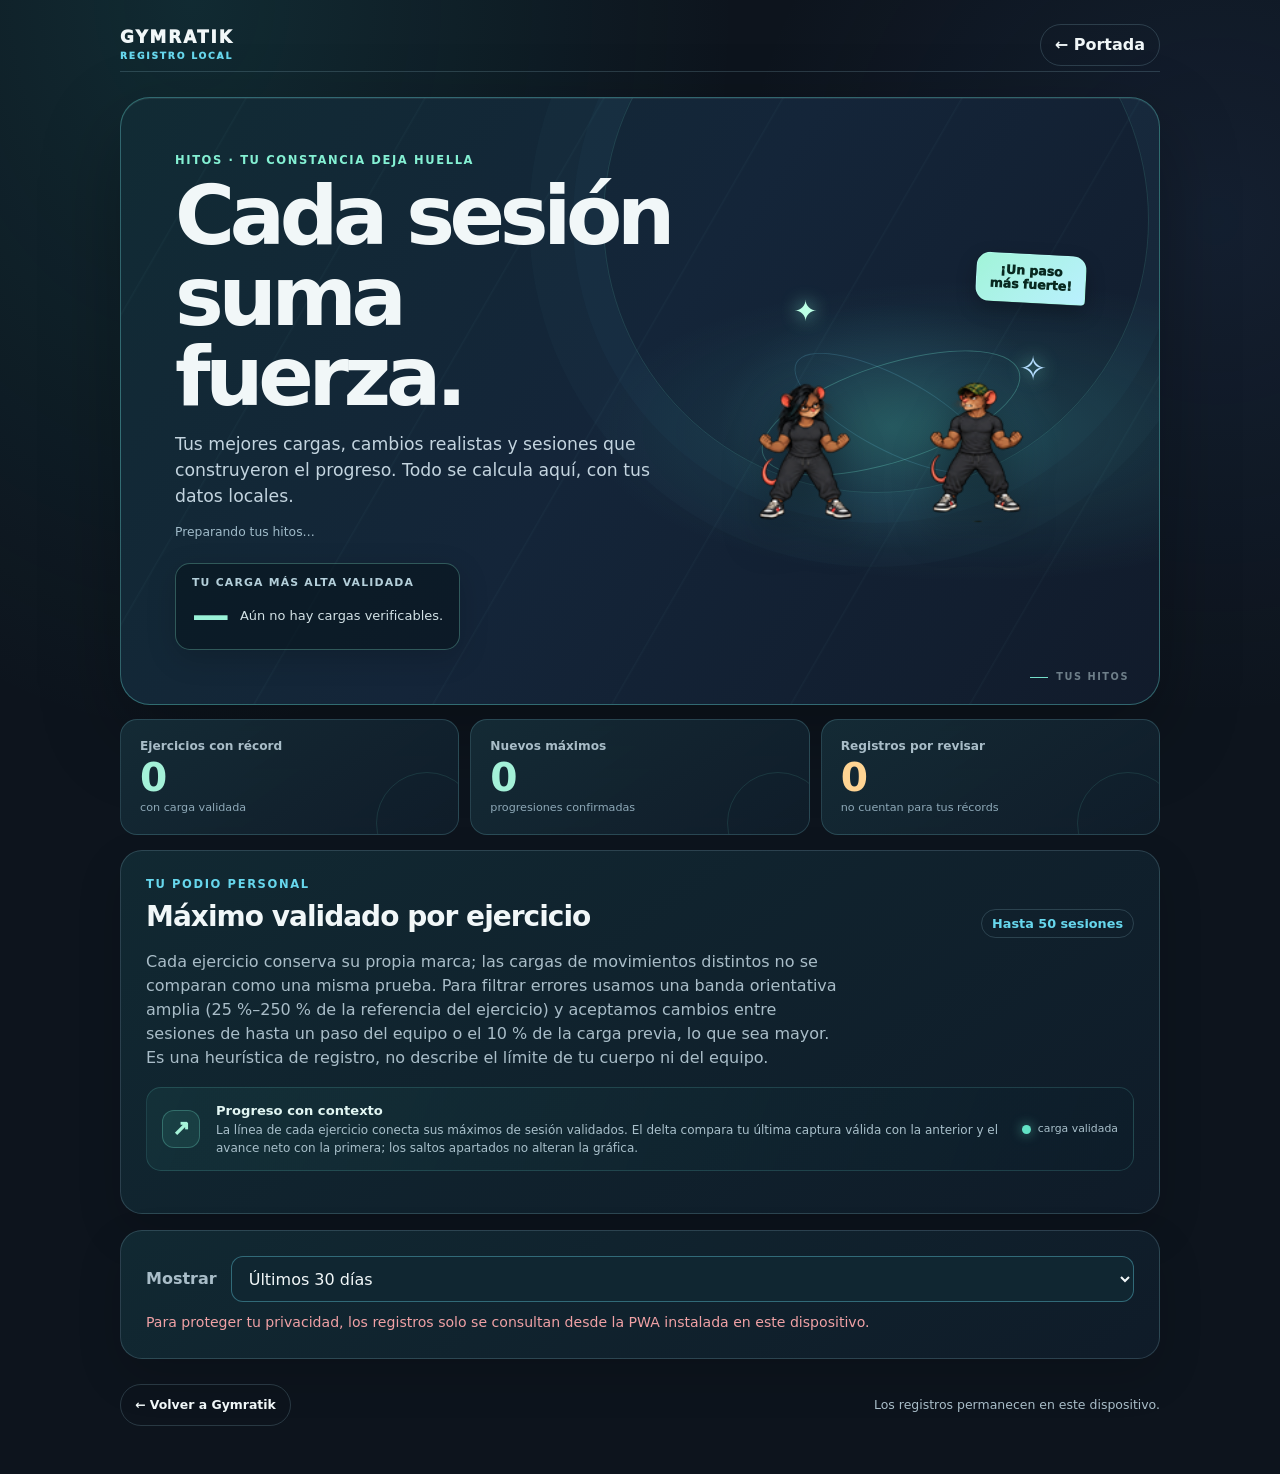
==== commit c236c5f5: "feat: ampliar estadisticas y comparativas v0.7.3" ====
--- a/records.html
+++ b/records.html
@@ -2,7 +2,7 @@
 <html lang="es">
 <head>
   <meta charset="utf-8">
-  <meta name="viewport" content="width=device-width, initial-scale=1">
+  <meta name="viewport" content="width=device-width, initial-scale=1, maximum-scale=1, user-scalable=no">
   <meta name="theme-color" content="#10161f">
   <meta name="application-name" content="Gymratik">
   <meta name="description" content="Celebra tus hitos de entrenamiento y consulta progresiones de carga validadas con tus registros locales de Gymratik.">
@@ -71,15 +71,36 @@
     </section>
     <section id="recordsContent" hidden>
       <section class="stats-grid" aria-label="Resumen del periodo">
-        <article class="stat-card"><span>Sesiones con actividad</span><strong id="statSessions">0</strong></article>
-        <article class="stat-card"><span>Series completadas</span><strong id="statSets">0</strong></article>
-        <article class="stat-card"><span>Repeticiones registradas</span><strong id="statReps">0</strong></article>
-        <article class="stat-card"><span>Días con entrenamiento</span><strong id="statDays">0</strong></article>
+        <article class="stat-card"><span>Sesiones con actividad</span><strong id="statSessions">0</strong><small>según el periodo elegido</small></article>
+        <article class="stat-card"><span>Series completadas</span><strong id="statSets">0</strong><small>sin contar aproximaciones</small></article>
+        <article class="stat-card"><span>Repeticiones registradas</span><strong id="statReps">0</strong><small>de series normales</small></article>
+        <article class="stat-card"><span>Días con entrenamiento</span><strong id="statDays">0</strong><small>días distintos</small></article>
+      </section>
+      <section class="records-panel comparison-panel" aria-labelledby="comparisonTitle">
+        <div class="section-heading"><div><p class="eyebrow">Tu ritmo, con contexto</p><h2 id="comparisonTitle">Comparativas personales</h2></div><span class="count-pill">Solo datos locales</span></div>
+        <p class="section-note comparison-note">Las comparaciones usan las últimas 50 sesiones disponibles con series completadas, independientemente del filtro «Mostrar». La semana usa el mismo día y hora de la semana anterior; el mes compara el mismo número de días transcurridos y se limita al último día si el mes anterior es más corto.</p>
+        <section class="session-comparison-block" aria-labelledby="sessionComparisonTitle">
+          <div class="comparison-subheading"><h3 id="sessionComparisonTitle">Última sesión frente a la anterior</h3><span id="sessionComparisonHint">Sesiones más recientes con actividad</span></div>
+          <div id="sessionComparison" class="session-comparison"></div>
+        </section>
+        <div id="periodComparison" class="period-comparison-grid"></div>
       </section>
       <section class="records-panel" aria-labelledby="trendTitle">
-        <div class="section-heading"><div><p class="eyebrow">Frecuencia</p><h2 id="trendTitle">Series por semana</h2></div><p>Últimas seis semanas</p></div>
+        <div class="section-heading"><div><p class="eyebrow">Frecuencia</p><h2 id="trendTitle">Ritmo semanal</h2></div><p>Series completadas · últimas 12 semanas</p></div>
         <div id="weeklyChart" class="weekly-chart" role="img" aria-label="Gráfica de series completadas por semana"></div>
       </section>
+      <div class="chart-pair">
+        <section class="records-panel chart-panel" aria-labelledby="dailyTrendTitle">
+          <div class="section-heading"><div><p class="eyebrow">Constancia</p><h2 id="dailyTrendTitle">Actividad diaria</h2></div><p>Últimos 14 días</p></div>
+          <div class="chart-scroll"><div id="dailyChart" class="daily-chart" role="img" aria-label="Gráfica diaria de series completadas durante los últimos 14 días"></div></div>
+          <p id="dailyTrendSummary" class="chart-summary"></p>
+        </section>
+        <section class="records-panel chart-panel" aria-labelledby="monthlyTrendTitle">
+          <div class="section-heading"><div><p class="eyebrow">Continuidad</p><h2 id="monthlyTrendTitle">Tendencia mensual</h2></div><p>Últimos 6 meses</p></div>
+          <div id="monthlyChart" class="monthly-chart" role="img" aria-label="Gráfica mensual de sesiones con series completadas"></div>
+          <p id="monthlyTrendSummary" class="chart-summary"></p>
+        </section>
+      </div>
       <section class="records-panel" aria-labelledby="exerciseTitle">
         <div class="section-heading"><div><p class="eyebrow">Progresión observada</p><h2 id="exerciseTitle">Cargas guardadas por ejercicio</h2></div></div>
         <p class="section-note">Se muestra el mayor valor registrado para cada ejercicio, conservando la unidad anotada. Las máquinas y los ejercicios distintos no son comparables entre sí.</p>
--- a/records.css
+++ b/records.css
@@ -62,6 +62,84 @@
 @media(prefers-reduced-motion:reduce) { *,*::before,*::after { scroll-behavior:auto!important; transition:none!important; animation:none!important; } }
 
 html[data-page-hidden="true"] .milestone-hero *, html[data-page-hidden="true"] .milestone-summary *, html[data-page-hidden="true"] .milestone-panel * { animation-play-state:paused!important; }
+
+/* Comparativas y gráficos de actividad: la escala temporal siempre conserva el corte local. */
+.comparison-panel { position:relative; overflow:hidden; border-color:rgba(103,215,237,.3); background:radial-gradient(ellipse at 100% 0,rgba(58,164,177,.12),transparent 42%),linear-gradient(145deg,rgba(18,42,52,.96),rgba(12,25,38,.98)); }
+.comparison-note { margin-bottom:18px; }
+.session-comparison-block { padding:15px; border:1px solid rgba(103,215,237,.17); border-radius:17px; background:rgba(4,18,27,.36); }
+.comparison-subheading { display:flex; align-items:baseline; justify-content:space-between; gap:12px; margin-bottom:11px; }
+.comparison-subheading h3 { margin:0; font-size:1rem; letter-spacing:-.02em; }
+.comparison-subheading>span { color:var(--muted); font-size:.7rem; text-align:right; }
+.session-comparison,.period-comparison-grid { display:grid; gap:11px; }
+.period-comparison-grid { grid-template-columns:repeat(2,minmax(0,1fr)); margin-top:12px; }
+.session-pair-card,.session-latest-card,.period-compare-card { min-width:0; padding:14px; border:1px solid rgba(103,215,237,.18); border-radius:15px; background:linear-gradient(140deg,rgba(23,48,60,.82),rgba(10,25,37,.86)); animation:compare-enter .48s cubic-bezier(.2,.75,.25,1) both; }
+.period-compare-card:nth-child(2) { animation-delay:.1s; }
+.session-pair-headings { display:grid; grid-template-columns:minmax(0,1fr) 28px minmax(0,1fr); align-items:center; gap:8px; padding-bottom:12px; border-bottom:1px solid var(--line); }
+.session-period { display:grid; min-width:0; gap:3px; }
+.session-period--current { padding:8px 10px; border:1px solid rgba(98,226,197,.26); border-radius:11px; background:rgba(42,137,119,.1); }
+.session-period strong,.session-latest-name { overflow:hidden; font-size:.78rem; text-overflow:ellipsis; white-space:nowrap; }
+.session-period small,.session-latest-date { color:var(--muted); font-size:.68rem; }
+.comparison-kicker { color:var(--cyan); font-size:.59rem; font-weight:950; letter-spacing:.11em; }
+.comparison-arrow { color:var(--mint); font-size:1.1rem; text-align:center; animation:arrow-nudge 1.8s ease-in-out infinite; }
+.comparison-column-labels,.comparison-metric { display:grid; grid-template-columns:minmax(80px,1.25fr) minmax(44px,.58fr) minmax(44px,.58fr) minmax(64px,.8fr); align-items:center; gap:6px; }
+.comparison-column-labels { padding:9px 0 5px; color:#819ba9; font-size:.6rem; font-weight:850; text-align:right; }
+.comparison-column-labels span:first-child { text-align:left; }
+.comparison-metrics { display:grid; }
+.comparison-metric { min-height:37px; border-top:1px solid rgba(157,204,218,.09); font-size:.72rem; font-variant-numeric:tabular-nums; }
+.comparison-metric>span:not(:first-child) { text-align:right; }
+.metric-name { color:#c4d3d9; font-size:.68rem; }
+.metric-current { color:#f0faf8; font-weight:900; }
+.metric-previous { color:#94aab5; }
+.metric-delta { justify-self:end; padding:3px 6px; border-radius:999px; font-size:.62rem; font-weight:900; white-space:nowrap; animation:delta-pop .4s cubic-bezier(.2,.8,.2,1) both; }
+.metric-delta.delta-up { color:#aaf2dc; background:rgba(54,167,142,.16); }
+.metric-delta.delta-down { color:#ffd28c; background:rgba(180,125,45,.14); }
+.metric-delta.delta-flat { color:#b4c4cd; background:rgba(152,174,186,.1); }
+.period-compare-head { display:flex; align-items:center; justify-content:space-between; gap:8px; margin-bottom:4px; }
+.period-compare-head .comparison-kicker { color:#96ecd7; }
+.period-current-range { color:#d1e2e7; font-size:.68rem; font-weight:800; }
+.period-compare-foot { margin:8px 0 0; color:#829ba8; font-size:.65rem; }
+.session-latest-card { display:grid; grid-template-columns:minmax(0,1fr) auto; gap:3px 10px; }
+.session-latest-card>.comparison-kicker,.session-latest-card>.session-latest-name,.session-latest-card>.session-latest-date { grid-column:1/-1; }
+.latest-metric-grid { display:grid; grid-template-columns:repeat(3,minmax(0,1fr)); gap:7px; grid-column:1/-1; margin-top:8px; }
+.latest-metric { display:grid; gap:2px; padding:9px 10px; border:1px solid rgba(103,215,237,.13); border-radius:10px; background:rgba(4,18,27,.32); }
+.latest-metric span { color:#97adb8; font-size:.63rem; }
+.latest-metric strong { color:#e8f8f4; font-size:1rem; font-variant-numeric:tabular-nums; }
+.chart-pair { display:grid; grid-template-columns:repeat(2,minmax(0,1fr)); gap:12px; }
+.chart-pair>.records-panel { min-width:0; }
+.chart-panel .section-heading { min-height:50px; }
+.chart-panel .section-heading>p { max-width:13ch; }
+.weekly-chart { grid-template-columns:repeat(12,minmax(30px,1fr)); gap:7px; min-height:185px; overflow-x:auto; overscroll-behavior-inline:contain; scrollbar-color:rgba(103,215,237,.35) transparent; }
+.week-column { height:164px; }
+.week-track { height:120px; }
+.week-bar,.daily-bar,.month-bar { transform:scaleY(0); transform-origin:bottom; animation:bar-rise .68s cubic-bezier(.2,.75,.25,1) forwards; animation-delay:var(--bar-delay,0ms); }
+.week-column.is-current .week-bar,.month-column.is-current .month-bar { background:linear-gradient(0deg,#f0bc5a,#fff0ae); box-shadow:0 0 15px rgba(242,195,107,.38); }
+.week-column.is-current .week-label,.month-column.is-current .month-label { color:#ffe2a2; font-weight:950; }
+.chart-scroll { overflow-x:auto; overscroll-behavior-inline:contain; scrollbar-color:rgba(103,215,237,.35) transparent; }
+.daily-chart { display:grid; min-width:350px; grid-template-columns:repeat(14,minmax(19px,1fr)); align-items:end; gap:6px; min-height:130px; padding:6px 1px 0; }
+.daily-column { display:grid; height:112px; grid-template-rows:1fr 14px 15px; justify-items:center; gap:3px; }
+.daily-track,.month-track { display:flex; width:100%; height:100%; align-items:end; overflow:hidden; border:1px solid rgba(103,215,237,.12); border-radius:7px 7px 3px 3px; background:rgba(4,16,24,.48); }
+.daily-bar { width:100%; min-height:0; border-radius:6px 6px 2px 2px; background:linear-gradient(0deg,#268e9b,#74e3df); }
+.daily-column.has-training .daily-bar { min-height:4px; }
+.daily-column.is-today .daily-track { border-color:rgba(242,195,107,.55); }
+.daily-day { color:#91a9b5; font-size:.58rem; font-weight:850; text-transform:uppercase; }
+.daily-date { color:#c4d3d9; font-size:.6rem; font-variant-numeric:tabular-nums; }
+.daily-column.is-today .daily-date { color:#ffe2a2; font-weight:950; }
+.monthly-chart { display:grid; grid-template-columns:repeat(6,minmax(0,1fr)); align-items:end; gap:clamp(6px,1vw,11px); min-height:130px; padding:6px 2px 0; }
+.month-column { display:grid; height:112px; grid-template-rows:16px 1fr 17px; justify-items:center; gap:3px; }
+.month-value { color:#d7e5e9; font-size:.64rem; font-weight:850; font-variant-numeric:tabular-nums; }
+.month-bar { width:100%; min-height:0; border-radius:7px 7px 2px 2px; background:linear-gradient(0deg,#477abd,#8fc5ff); }
+.month-column.has-training .month-bar { min-height:4px; }
+.month-label { color:#9db2bc; font-size:.63rem; font-weight:750; text-transform:capitalize; }
+.chart-summary { min-height:1.4em; margin:9px 0 0; color:#a9bdc8; font-size:.7rem; }
+#recordsContent > * { animation:compare-enter .45s ease both; }
+@keyframes compare-enter { from { opacity:0; transform:translateY(9px); } to { opacity:1; transform:translateY(0); } }
+@keyframes bar-rise { from { transform:scaleY(.04); filter:brightness(1.45); } to { transform:scaleY(1); filter:brightness(1); } }
+@keyframes delta-pop { from { opacity:.3; transform:scale(.88); } to { opacity:1; transform:scale(1); } }
+@keyframes arrow-nudge { 0%,100% { transform:translateX(0); opacity:.65; } 50% { transform:translateX(3px); opacity:1; } }
+html[data-page-hidden="true"] .comparison-panel *,html[data-page-hidden="true"] .chart-pair *,html[data-page-hidden="true"] #weeklyChart * { animation-play-state:paused!important; }
+@media(max-width:700px) { .chart-pair { grid-template-columns:1fr; } .period-comparison-grid { grid-template-columns:1fr; } }
+@media(max-width:460px) { .session-comparison-block { padding:10px; } .comparison-subheading { align-items:flex-start; flex-direction:column; gap:3px; } .comparison-subheading>span { text-align:left; } .comparison-column-labels,.comparison-metric { grid-template-columns:minmax(76px,1fr) minmax(40px,.55fr) minmax(40px,.55fr) minmax(60px,.76fr); gap:4px; } .comparison-column-labels { font-size:.55rem; } .metric-name { font-size:.62rem; } .metric-delta { padding:3px 4px; font-size:.56rem; } .session-pair-card,.period-compare-card { padding:11px; } .period-compare-head { align-items:flex-start; flex-direction:column; gap:2px; } .session-period strong { font-size:.7rem; } .daily-chart { min-width:322px; } }
+@media(prefers-reduced-motion:reduce) { .comparison-arrow { animation:none; } .week-bar,.daily-bar,.month-bar { transform:scaleY(1); animation:none; } }
 .milestone-hero { position:relative; display:grid; grid-template-columns:minmax(0,1.08fr) minmax(280px,.92fr); align-items:center; min-height:430px; margin:25px 0 14px; padding:clamp(25px,5vw,54px); overflow:hidden; isolation:isolate; border:1px solid rgba(104,225,215,.36); border-radius:30px; background:radial-gradient(ellipse at 82% 55%,rgba(70,205,194,.18),transparent 24rem),linear-gradient(125deg,#112b34 0%,#142539 48%,#111b2b 100%); box-shadow:0 30px 80px rgba(0,0,0,.26),inset 0 1px 0 rgba(255,255,255,.07); animation:hero-enter .62s both cubic-bezier(.18,.75,.23,1); }
 .milestone-hero::before,.milestone-hero::after { position:absolute; z-index:-1; content:""; pointer-events:none; }
 .milestone-hero::before { inset:-50%; opacity:.42; background:repeating-linear-gradient(120deg,transparent 0 88px,rgba(137,231,233,.08) 89px,transparent 91px 155px); animation:hero-sweep 24s linear infinite; }
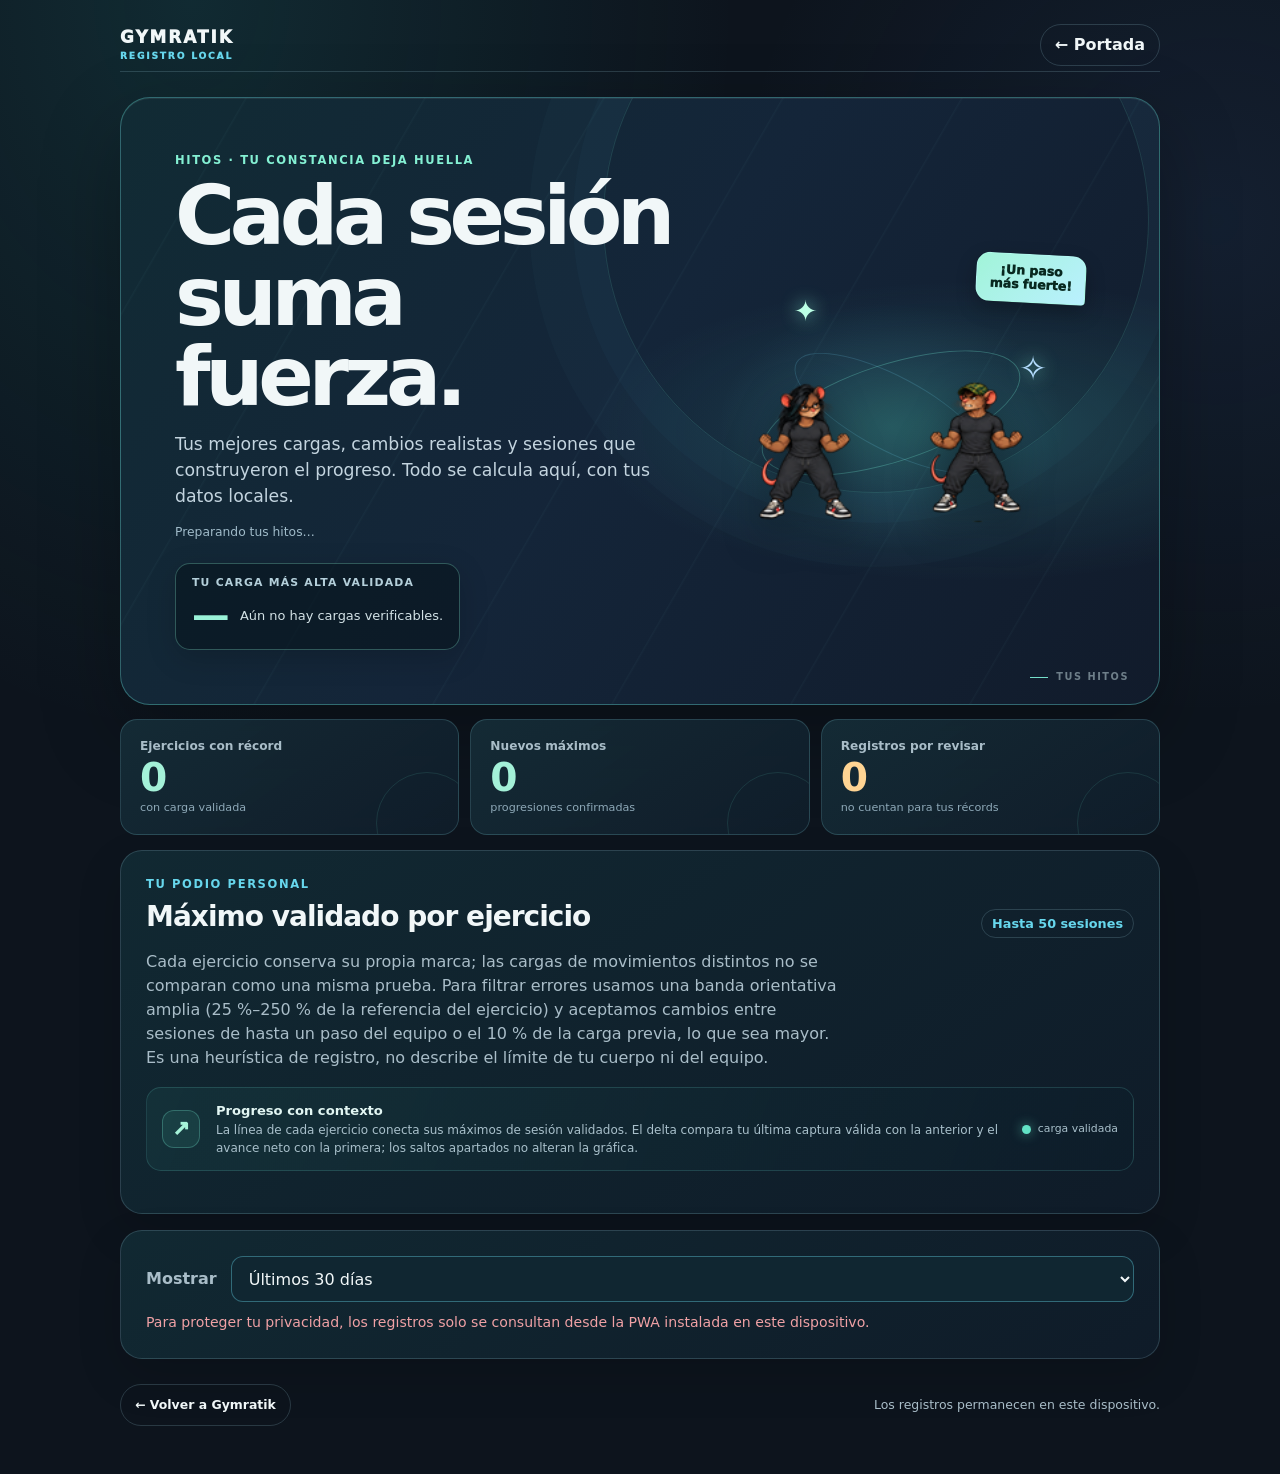
==== commit 46c17d07: "fix: sincronizar actualizaciones en todas las pantallas" ====
--- a/records.html
+++ b/records.html
@@ -11,6 +11,7 @@
   <link rel="stylesheet" href="./records.css">
   <script src="./install-gate.js"></script>
   <script src="./progress-store.js"></script>
+  <script src="./page-update-client.js" defer></script>
   <title>Hitos y registros · Gymratik</title>
 </head>
 <body>
